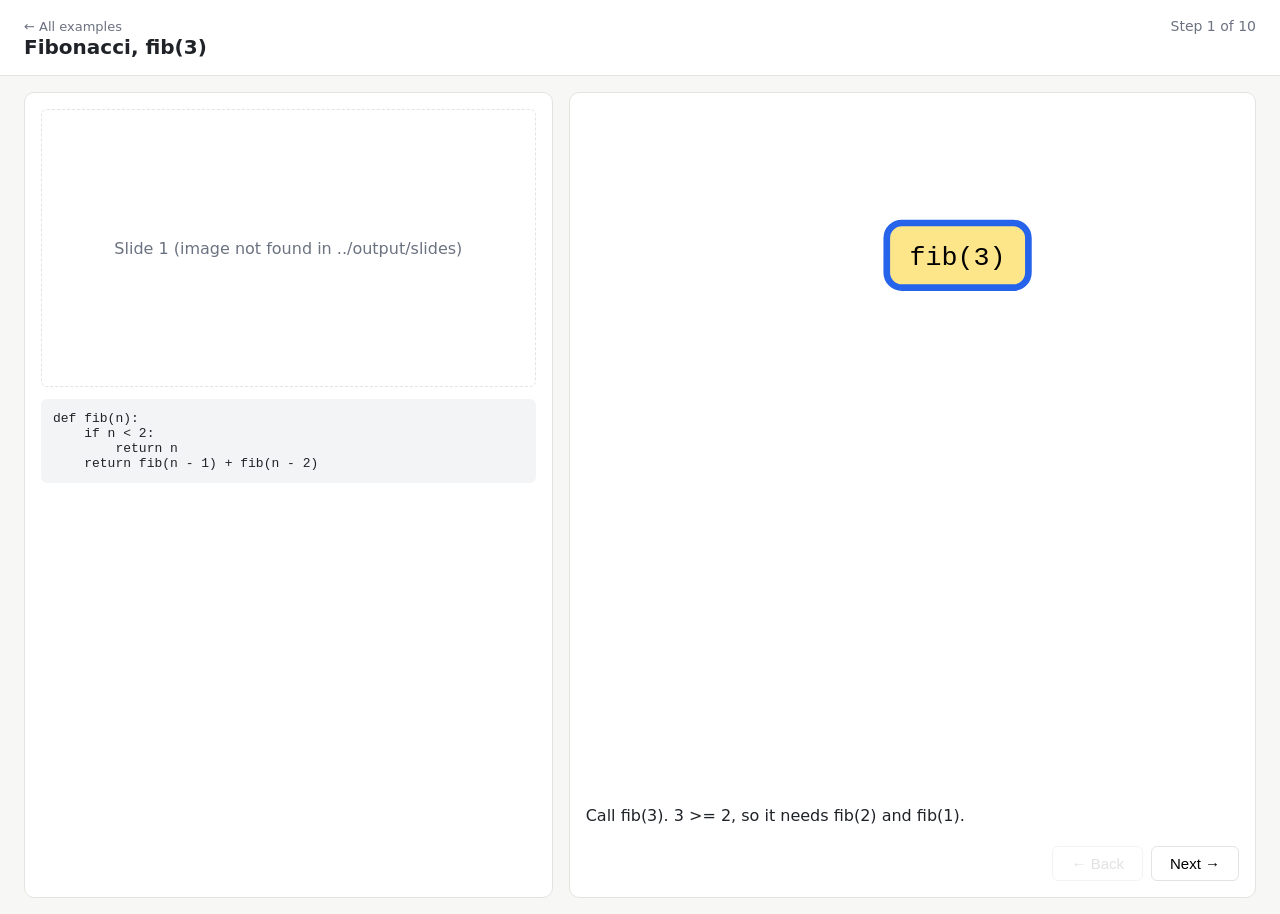
==== renderer/index.html @ 98209be9 "Able to connect to gemini and able to load diagrams" ====
<!DOCTYPE html>
<html lang="en">
<head>
  <meta charset="utf-8">
  <title>Lecture Visualizer</title>
  <link rel="stylesheet" href="style.css">
</head>
<body>
  <header>
    <div>
      <a id="back-link" href="upload.html">&larr; All examples</a>
      <h1 id="title">Loading…</h1>
    </div>
    <span id="progress"></span>
  </header>

  <main>
    <!-- Left: the original slide -->
    <section id="slide-panel">
      <img id="slide-img" alt="Lecture slide">
      <div id="slide-placeholder" hidden></div>
      <pre id="code"></pre>
    </section>

    <!-- Right: the live visualization -->
    <section id="viz-panel">
      <svg id="viz"></svg>
      <p id="explanation"></p>
      <div id="quiz" hidden></div>
      <div id="controls">
        <button id="back">&larr; Back</button>
        <button id="next">Next &rarr;</button>
      </div>
    </section>
  </main>

  <script src="tree.js"></script>
  <script src="viewer.js"></script>
</body>
</html>
---- renderer/style.css ----
:root {
  --bg: #f7f7f5;
  --panel: #ffffff;
  --text: #1f2328;
  --muted: #6b7280;
  --border: #e3e3e0;
  --waiting: #fde68a;   /* call started, waiting on children */
  --returned: #bbf7d0;  /* call finished */
  --current: #2563eb;   /* the call happening right now */
  --edge: #9ca3af;
}

* { box-sizing: border-box; }
[hidden] { display: none !important; }

body {
  margin: 0;
  font-family: system-ui, -apple-system, sans-serif;
  background: var(--bg);
  color: var(--text);
}

header {
  display: flex;
  align-items: baseline;
  justify-content: space-between;
  padding: 16px 24px;
  border-bottom: 1px solid var(--border);
  background: var(--panel);
}
header h1 { margin: 0; font-size: 20px; }
#progress { color: var(--muted); font-size: 14px; }
#back-link { font-size: 13px; color: var(--muted); text-decoration: none; }
#back-link:hover { color: var(--current); }

main {
  display: grid;
  grid-template-columns: 1fr 1.3fr;
  gap: 16px;
  padding: 16px 24px;
  height: calc(100vh - 62px);
}

section {
  background: var(--panel);
  border: 1px solid var(--border);
  border-radius: 10px;
  padding: 16px;
  overflow: auto;
}

/* Left panel */
#slide-img { width: 100%; border: 1px solid var(--border); border-radius: 6px; }
#slide-placeholder {
  display: grid; place-items: center;
  aspect-ratio: 16 / 9;
  border: 1px dashed var(--border); border-radius: 6px;
  color: var(--muted);
}
#code {
  margin-top: 12px; padding: 12px;
  background: #f3f4f6; border-radius: 6px;
  font-size: 13px; white-space: pre-wrap;
}

/* Right panel */
#viz-panel { display: flex; flex-direction: column; }
#viz { width: 100%; flex: 1; min-height: 300px; }
#explanation { font-size: 16px; min-height: 1.5em; }

/* Tree */
.edge { stroke: var(--edge); stroke-width: 2; }
.node rect { stroke: #d1d5db; stroke-width: 1.5; }
.node.waiting rect { fill: var(--waiting); }
.node.returned rect { fill: var(--returned); }
.node.current rect { stroke: var(--current); stroke-width: 3.5; }
.node .label {
  font-family: ui-monospace, Menlo, monospace;
  font-size: 14px;
  text-anchor: middle;
}
.node .returned {
  font-family: ui-monospace, Menlo, monospace;
  font-size: 14px; font-weight: 600;
  fill: #15803d;
  text-anchor: middle;
}

/* Quiz */
#quiz {
  border: 1px solid var(--current);
  border-radius: 8px;
  padding: 12px;
  margin-bottom: 12px;
  background: #eff6ff;
}
.quiz-question { margin: 0 0 8px; font-weight: 600; }
.choice, .reveal {
  margin-right: 8px; padding: 6px 14px;
  border: 1px solid var(--border); border-radius: 6px;
  background: white; cursor: pointer; font-size: 15px;
}
.choice.correct { background: var(--returned); border-color: #16a34a; }
.choice.wrong { background: #fecaca; border-color: #dc2626; }
.reveal { color: var(--muted); }
.quiz-feedback { margin: 8px 0 0; color: var(--muted); }

/* Controls */
#controls { display: flex; gap: 8px; justify-content: flex-end; }
#controls button {
  padding: 8px 18px; font-size: 15px;
  border: 1px solid var(--border); border-radius: 6px;
  background: white; cursor: pointer;
}
#controls button:disabled { opacity: 0.4; cursor: default; }
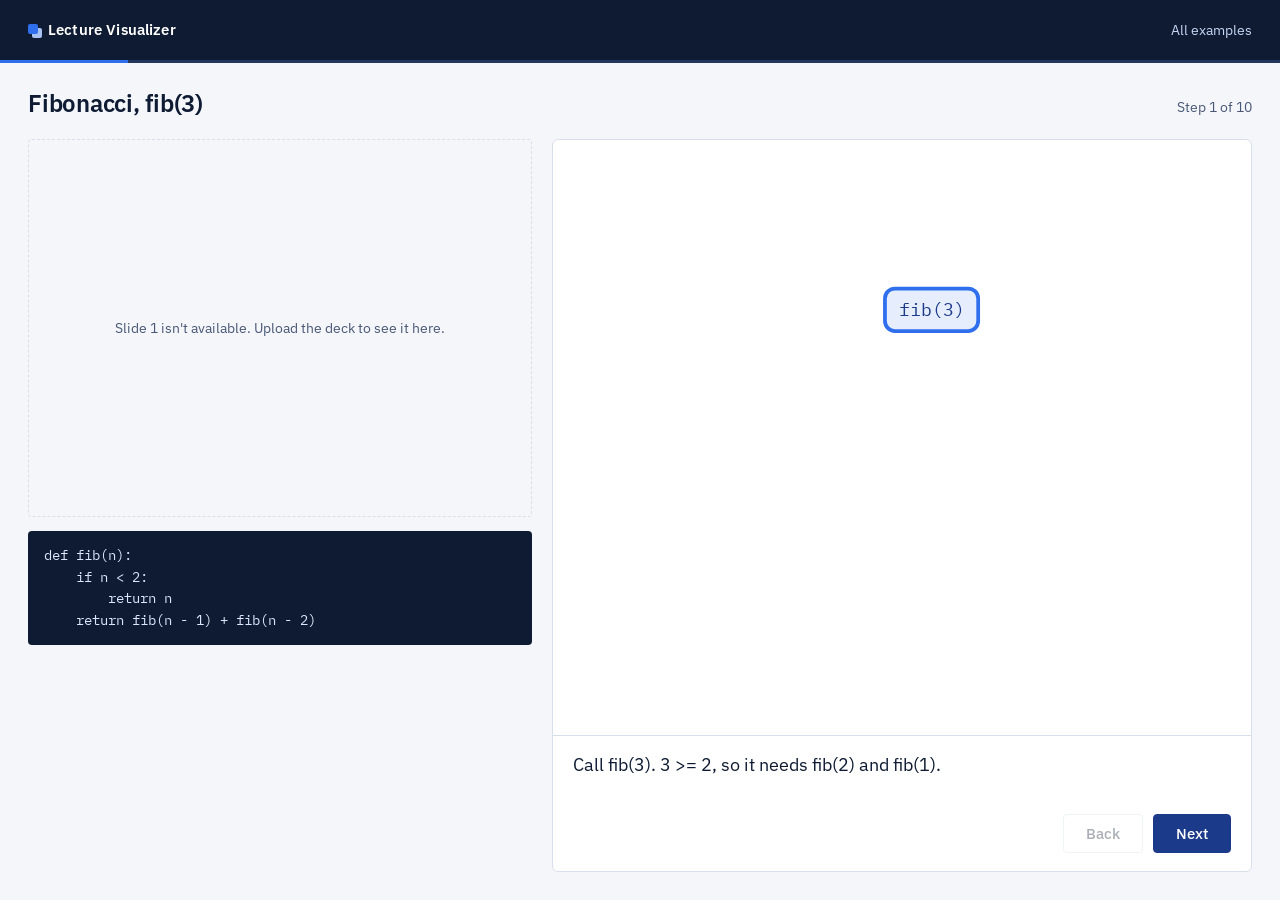
==== commit 03d560a0: "Remodel website layout" ====
--- a/renderer/index.html
+++ b/renderer/index.html
@@ -2,17 +2,24 @@
 <html lang="en">
 <head>
   <meta charset="utf-8">
+  <meta name="viewport" content="width=device-width, initial-scale=1">
   <title>Lecture Visualizer</title>
+  <link rel="preconnect" href="https://fonts.googleapis.com">
+  <link rel="preconnect" href="https://fonts.gstatic.com" crossorigin>
+  <link href="https://fonts.googleapis.com/css2?family=IBM+Plex+Mono:wght@400;600&family=IBM+Plex+Sans:wght@400;500;600&display=swap" rel="stylesheet">
   <link rel="stylesheet" href="style.css">
 </head>
 <body>
   <header>
-    <div>
-      <a id="back-link" href="upload.html">&larr; All examples</a>
-      <h1 id="title">Loading…</h1>
-    </div>
+    <a class="brand" href="upload.html"><span class="brand-mark"></span>Lecture Visualizer</a>
+    <a id="back-link" href="upload.html">All examples</a>
+  </header>
+  <div id="progress-bar"><span></span></div>
+
+  <div class="viewer-head">
+    <h1 id="title">Loading…</h1>
     <span id="progress"></span>
-  </header>
+  </div>
 
   <main>
     <!-- Left: the original slide -->
@@ -28,8 +35,8 @@
       <p id="explanation"></p>
       <div id="quiz" hidden></div>
       <div id="controls">
-        <button id="back">&larr; Back</button>
-        <button id="next">Next &rarr;</button>
+        <button id="back">Back</button>
+        <button id="next">Next</button>
       </div>
     </section>
   </main>
--- a/renderer/style.css
+++ b/renderer/style.css
@@ -1,13 +1,22 @@
+/* Lecture Visualizer: shared styles + viewer page.
+   Palette: ink navy, deep blue, signal blue on cool paper.
+   Tree nodes: waiting calls are pale outlines; returned calls fill solid
+   deep blue, so the tree visibly fills in from the leaves up. */
+
 :root {
-  --bg: #f7f7f5;
-  --panel: #ffffff;
-  --text: #1f2328;
-  --muted: #6b7280;
-  --border: #e3e3e0;
-  --waiting: #fde68a;   /* call started, waiting on children */
-  --returned: #bbf7d0;  /* call finished */
-  --current: #2563eb;   /* the call happening right now */
-  --edge: #9ca3af;
+  --ink: #0e1b33;        /* text, top bar */
+  --ink-soft: #4a5876;   /* secondary text */
+  --deep: #1b3a8a;       /* primary: returned calls, main buttons */
+  --signal: #2f6fed;     /* the thing happening right now */
+  --paper: #f4f6fa;      /* page background */
+  --surface: #ffffff;    /* panels */
+  --line: #d9dfea;       /* hairlines */
+  --pale: #e6eefd;       /* waiting calls, quiz panel */
+  --pale-line: #a9c1f3;
+  --wrong: #b4442f;
+
+  --sans: "IBM Plex Sans", system-ui, -apple-system, sans-serif;
+  --mono: "IBM Plex Mono", ui-monospace, Menlo, monospace;
 }
 
 * { box-sizing: border-box; }
@@ -15,101 +24,261 @@
 
 body {
   margin: 0;
-  font-family: system-ui, -apple-system, sans-serif;
-  background: var(--bg);
-  color: var(--text);
-}
+  font-family: var(--sans);
+  font-size: 16px;
+  line-height: 1.5;
+  background: var(--paper);
+  color: var(--ink);
+  -webkit-font-smoothing: antialiased;
+}
+
+button { font-family: inherit; }
+
+:focus-visible {
+  outline: 2px solid var(--signal);
+  outline-offset: 2px;
+}
+
+/* ---------- Top bar ---------- */
 
 header {
+  display: flex;
+  align-items: center;
+  justify-content: space-between;
+  gap: 16px;
+  padding: 0 28px;
+  height: 60px;
+  background: var(--ink);
+  color: #fff;
+}
+.brand {
+  font-weight: 600;
+  font-size: 15px;
+  letter-spacing: 0.01em;
+  color: #fff;
+  text-decoration: none;
+}
+.brand-mark {
+  display: inline-block;
+  width: 10px; height: 10px;
+  margin-right: 10px;
+  border-radius: 2px;
+  background: var(--signal);
+  box-shadow: 4px 4px 0 var(--pale-line);
+  vertical-align: 1px;
+}
+#back-link {
+  color: #c9d6f2;
+  font-size: 14px;
+  text-decoration: none;
+}
+#back-link:hover { color: #fff; }
+
+/* Thin step-progress bar under the header (viewer only) */
+#progress-bar {
+  height: 3px;
+  background: #24365c;
+}
+#progress-bar span {
+  display: block;
+  height: 100%;
+  width: 0;
+  background: var(--signal);
+  transition: width 160ms ease-out;
+}
+
+/* ---------- Viewer layout ---------- */
+
+.viewer-head {
   display: flex;
   align-items: baseline;
   justify-content: space-between;
-  padding: 16px 24px;
-  border-bottom: 1px solid var(--border);
-  background: var(--panel);
-}
-header h1 { margin: 0; font-size: 20px; }
-#progress { color: var(--muted); font-size: 14px; }
-#back-link { font-size: 13px; color: var(--muted); text-decoration: none; }
-#back-link:hover { color: var(--current); }
+  gap: 16px;
+  padding: 22px 28px 0;
+}
+#title {
+  margin: 0;
+  font-size: 24px;
+  font-weight: 600;
+  letter-spacing: -0.01em;
+}
+#progress {
+  color: var(--ink-soft);
+  font-size: 14px;
+  font-variant-numeric: tabular-nums;
+  white-space: nowrap;
+}
 
 main {
   display: grid;
-  grid-template-columns: 1fr 1.3fr;
-  gap: 16px;
-  padding: 16px 24px;
-  height: calc(100vh - 62px);
-}
-
-section {
-  background: var(--panel);
-  border: 1px solid var(--border);
-  border-radius: 10px;
+  grid-template-columns: minmax(0, 0.9fr) minmax(0, 1.25fr);
+  gap: 20px;
+  padding: 18px 28px 28px;
+  min-height: calc(100vh - 63px - 58px);
+}
+
+/* Left: the original slide */
+#slide-panel {
+  display: flex;
+  flex-direction: column;
+  gap: 14px;
+  min-width: 0;
+}
+#slide-img {
+  width: 100%;
+  border: 1px solid var(--line);
+  border-radius: 4px;
+  background: #fff;
+}
+#slide-placeholder {
+  display: grid;
+  place-items: center;
+  aspect-ratio: 4 / 3;
   padding: 16px;
-  overflow: auto;
-}
-
-/* Left panel */
-#slide-img { width: 100%; border: 1px solid var(--border); border-radius: 6px; }
-#slide-placeholder {
-  display: grid; place-items: center;
-  aspect-ratio: 16 / 9;
-  border: 1px dashed var(--border); border-radius: 6px;
-  color: var(--muted);
+  border: 1px dashed var(--line);
+  border-radius: 4px;
+  color: var(--ink-soft);
+  font-size: 14px;
+  text-align: center;
 }
 #code {
-  margin-top: 12px; padding: 12px;
-  background: #f3f4f6; border-radius: 6px;
-  font-size: 13px; white-space: pre-wrap;
-}
-
-/* Right panel */
-#viz-panel { display: flex; flex-direction: column; }
-#viz { width: 100%; flex: 1; min-height: 300px; }
-#explanation { font-size: 16px; min-height: 1.5em; }
-
-/* Tree */
-.edge { stroke: var(--edge); stroke-width: 2; }
-.node rect { stroke: #d1d5db; stroke-width: 1.5; }
-.node.waiting rect { fill: var(--waiting); }
-.node.returned rect { fill: var(--returned); }
-.node.current rect { stroke: var(--current); stroke-width: 3.5; }
+  margin: 0;
+  padding: 14px 16px;
+  background: var(--ink);
+  color: #dbe5fb;
+  border-radius: 4px;
+  font-family: var(--mono);
+  font-size: 13.5px;
+  line-height: 1.6;
+  white-space: pre-wrap;
+  overflow-x: auto;
+}
+
+/* Right: the visualization */
+#viz-panel {
+  display: flex;
+  flex-direction: column;
+  min-width: 0;
+  background: var(--surface);
+  border: 1px solid var(--line);
+  border-radius: 6px;
+}
+#viz {
+  display: block;
+  width: 100%;
+  margin: 0 auto;
+  flex: 1 1 0;          /* take the leftover height, not the SVG's own size */
+  min-height: 280px;
+  padding: 8px;
+}
+
+/* The narration line: what just happened */
+#explanation {
+  margin: 0;
+  padding: 16px 20px;
+  border-top: 1px solid var(--line);
+  font-size: 18px;
+  line-height: 1.45;
+  min-height: 3.6em;
+}
+
+/* ---------- Tree ---------- */
+
+.edge { stroke: #b8c4da; stroke-width: 1.5; }
+
+.node rect { stroke-width: 1.5; }
 .node .label {
-  font-family: ui-monospace, Menlo, monospace;
+  font-family: var(--mono);
   font-size: 14px;
   text-anchor: middle;
 }
 .node .returned {
-  font-family: ui-monospace, Menlo, monospace;
-  font-size: 14px; font-weight: 600;
-  fill: #15803d;
+  font-family: var(--mono);
+  font-size: 13px;
+  font-weight: 600;
   text-anchor: middle;
 }
 
-/* Quiz */
+/* waiting on its children: pale, outlined */
+.node.waiting rect { fill: var(--pale); stroke: var(--pale-line); }
+.node.waiting .label { fill: var(--deep); }
+
+/* finished: solid deep blue */
+.node.returned rect { fill: var(--deep); stroke: var(--deep); }
+.node.returned .label { fill: #fff; }
+.node.returned .returned { fill: var(--deep); }
+
+/* the call happening right now */
+.node.current rect { stroke: var(--signal); stroke-width: 3; }
+.node.current.returned rect { fill: var(--signal); }
+.node.current .returned { fill: var(--signal); }
+
+/* ---------- Quiz ---------- */
+
 #quiz {
-  border: 1px solid var(--current);
-  border-radius: 8px;
-  padding: 12px;
-  margin-bottom: 12px;
-  background: #eff6ff;
-}
-.quiz-question { margin: 0 0 8px; font-weight: 600; }
+  margin: 0 20px 4px;
+  padding: 14px 16px;
+  background: var(--pale);
+  border-radius: 6px;
+}
+.quiz-question {
+  margin: 0 0 10px;
+  font-weight: 600;
+}
 .choice, .reveal {
-  margin-right: 8px; padding: 6px 14px;
-  border: 1px solid var(--border); border-radius: 6px;
-  background: white; cursor: pointer; font-size: 15px;
-}
-.choice.correct { background: var(--returned); border-color: #16a34a; }
-.choice.wrong { background: #fecaca; border-color: #dc2626; }
-.reveal { color: var(--muted); }
-.quiz-feedback { margin: 8px 0 0; color: var(--muted); }
-
-/* Controls */
-#controls { display: flex; gap: 8px; justify-content: flex-end; }
+  margin: 0 8px 6px 0;
+  padding: 7px 16px;
+  border: 1px solid var(--pale-line);
+  border-radius: 4px;
+  background: #fff;
+  color: var(--ink);
+  font-size: 15px;
+  cursor: pointer;
+}
+.choice { font-family: var(--mono); min-width: 48px; }
+.choice:hover:not(:disabled) { border-color: var(--signal); }
+.choice.correct { background: var(--deep); border-color: var(--deep); color: #fff; }
+.choice.wrong { border-color: var(--wrong); color: var(--wrong); text-decoration: line-through; }
+.reveal { border-color: transparent; background: transparent; color: var(--ink-soft); text-decoration: underline; }
+.quiz-feedback { margin: 4px 0 0; color: var(--ink-soft); font-size: 14px; }
+
+/* ---------- Step controls ---------- */
+
+#controls {
+  display: flex;
+  justify-content: flex-end;
+  gap: 10px;
+  padding: 14px 20px 18px;
+}
 #controls button {
-  padding: 8px 18px; font-size: 15px;
-  border: 1px solid var(--border); border-radius: 6px;
-  background: white; cursor: pointer;
-}
-#controls button:disabled { opacity: 0.4; cursor: default; }
+  padding: 9px 22px;
+  border-radius: 4px;
+  font-size: 15px;
+  font-weight: 500;
+  cursor: pointer;
+}
+#back {
+  background: #fff;
+  color: var(--ink);
+  border: 1px solid var(--line);
+}
+#next {
+  background: var(--deep);
+  color: #fff;
+  border: 1px solid var(--deep);
+}
+#next:hover:not(:disabled) { background: var(--signal); border-color: var(--signal); }
+#back:hover:not(:disabled) { border-color: var(--ink-soft); }
+#controls button:disabled { opacity: 0.35; cursor: default; }
+
+/* ---------- Small screens ---------- */
+
+@media (max-width: 900px) {
+  main { grid-template-columns: 1fr; }
+  header, .viewer-head { padding-left: 18px; padding-right: 18px; }
+  main { padding: 14px 18px 22px; }
+}
+
+@media (prefers-reduced-motion: reduce) {
+  * { transition: none !important; }
+}
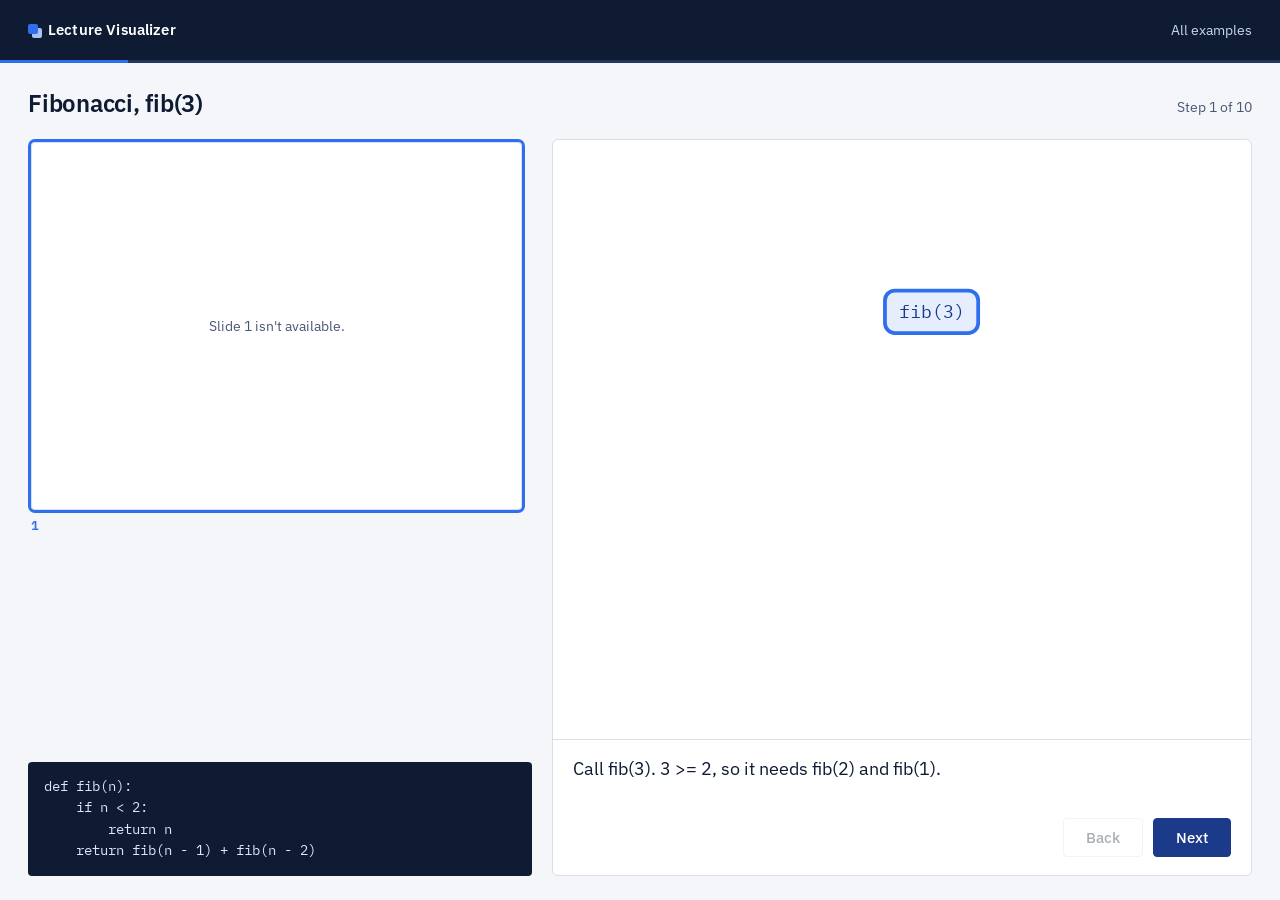
==== commit 4546fb01: "Made slide viewing consistent" ====
--- a/renderer/index.html
+++ b/renderer/index.html
@@ -9,7 +9,7 @@
   <link href="https://fonts.googleapis.com/css2?family=IBM+Plex+Mono:wght@400;600&family=IBM+Plex+Sans:wght@400;500;600&display=swap" rel="stylesheet">
   <link rel="stylesheet" href="style.css">
 </head>
-<body>
+<body class="viewer">
   <header>
     <a class="brand" href="upload.html"><span class="brand-mark"></span>Lecture Visualizer</a>
     <a id="back-link" href="upload.html">All examples</a>
@@ -20,18 +20,22 @@
     <h1 id="title">Loading…</h1>
     <span id="progress"></span>
   </div>
+  <p id="note" hidden></p>
 
   <main>
-    <!-- Left: the original slide -->
+    <!-- Left: the whole deck, scrollable -->
     <section id="slide-panel">
-      <img id="slide-img" alt="Lecture slide">
-      <div id="slide-placeholder" hidden></div>
-      <pre id="code"></pre>
+      <div id="slides" aria-label="Lecture slides"></div>
+      <pre id="code" hidden></pre>
     </section>
 
     <!-- Right: the live visualization -->
     <section id="viz-panel">
-      <svg id="viz"></svg>
+      <div id="example-picker">
+        <label for="example-select">Example</label>
+        <select id="example-select"></select>
+      </div>
+      <div id="viz-wrap"><svg id="viz"></svg></div>
       <p id="explanation"></p>
       <div id="quiz" hidden></div>
       <div id="controls">
--- a/renderer/style.css
+++ b/renderer/style.css
@@ -109,39 +109,95 @@
   white-space: nowrap;
 }
 
+#note {
+  margin: 10px 28px 0;
+  padding: 8px 12px;
+  background: var(--pale);
+  border-radius: 4px;
+  color: var(--deep);
+  font-size: 14px;
+}
+
+/* The viewer fills the window; each side scrolls on its own. */
+body.viewer {
+  height: 100vh;
+  display: flex;
+  flex-direction: column;
+  overflow: hidden;
+}
+
 main {
+  flex: 1;
+  min-height: 0;
   display: grid;
   grid-template-columns: minmax(0, 0.9fr) minmax(0, 1.25fr);
   gap: 20px;
-  padding: 18px 28px 28px;
-  min-height: calc(100vh - 63px - 58px);
-}
-
-/* Left: the original slide */
+  padding: 18px 28px 24px;
+}
+
+/* Left: the whole deck */
 #slide-panel {
   display: flex;
   flex-direction: column;
-  gap: 14px;
+  gap: 12px;
   min-width: 0;
-}
-#slide-img {
+  min-height: 0;
+}
+#slides {
+  flex: 1;
+  min-height: 0;
+  overflow-y: auto;
+  padding: 3px 10px 3px 3px;   /* room for the active outline */
+  scroll-padding-top: 3px;
+}
+.slide { margin: 0 0 18px; }
+.slide img, .slide-missing {
+  display: block;
   width: 100%;
   border: 1px solid var(--line);
   border-radius: 4px;
   background: #fff;
 }
-#slide-placeholder {
+.slide-missing {
   display: grid;
   place-items: center;
   aspect-ratio: 4 / 3;
-  padding: 16px;
-  border: 1px dashed var(--line);
-  border-radius: 4px;
   color: var(--ink-soft);
   font-size: 14px;
-  text-align: center;
-}
+}
+.slide.active img, .slide.active .slide-missing {
+  outline: 3px solid var(--signal);
+  outline-offset: 0;
+}
+.slide figcaption {
+  display: flex;
+  flex-wrap: wrap;
+  align-items: center;
+  gap: 8px;
+  margin-top: 6px;
+}
+.slide-num {
+  min-width: 2ch;
+  color: var(--ink-soft);
+  font-size: 13px;
+  font-variant-numeric: tabular-nums;
+}
+.slide.active .slide-num { color: var(--signal); font-weight: 600; }
+.slide-example {
+  padding: 3px 10px;
+  border: 1px solid var(--pale-line);
+  border-radius: 4px;
+  background: var(--surface);
+  color: var(--deep);
+  font-size: 13px;
+  cursor: pointer;
+}
+.slide-example:hover { border-color: var(--signal); }
+.slide-example.current { background: var(--deep); border-color: var(--deep); color: #fff; }
+
 #code {
+  flex: none;
+  max-height: 30%;
   margin: 0;
   padding: 14px 16px;
   background: var(--ink);
@@ -151,7 +207,7 @@
   font-size: 13.5px;
   line-height: 1.6;
   white-space: pre-wrap;
-  overflow-x: auto;
+  overflow: auto;
 }
 
 /* Right: the visualization */
@@ -159,16 +215,43 @@
   display: flex;
   flex-direction: column;
   min-width: 0;
+  min-height: 0;
   background: var(--surface);
   border: 1px solid var(--line);
   border-radius: 6px;
 }
+/* Example picker at the top of the right panel */
+#example-picker {
+  display: flex;
+  align-items: center;
+  gap: 12px;
+  padding: 12px 20px;
+  border-bottom: 1px solid var(--line);
+}
+#example-picker label { color: var(--ink-soft); font-size: 14px; }
+#example-select {
+  flex: 1;
+  min-width: 0;
+  padding: 7px 10px;
+  border: 1px solid var(--line);
+  border-radius: 4px;
+  background: #fff;
+  color: var(--ink);
+  font: inherit;
+  font-size: 15px;
+}
+
+/* The tree area scrolls when a big tree would otherwise shrink to unreadable. */
+#viz-wrap {
+  flex: 1 1 0;          /* take the leftover height, not the SVG's own size */
+  min-height: 200px;
+  overflow: auto;
+}
 #viz {
   display: block;
   width: 100%;
+  height: 100%;
   margin: 0 auto;
-  flex: 1 1 0;          /* take the leftover height, not the SVG's own size */
-  min-height: 280px;
   padding: 8px;
 }
 
@@ -181,6 +264,7 @@
   line-height: 1.45;
   min-height: 3.6em;
 }
+#explanation.error { color: var(--wrong); }
 
 /* ---------- Tree ---------- */
 
@@ -202,6 +286,10 @@
 /* waiting on its children: pale, outlined */
 .node.waiting rect { fill: var(--pale); stroke: var(--pale-line); }
 .node.waiting .label { fill: var(--deep); }
+
+/* running right now (tracer status "active"): white, blue outline */
+.node.active rect { fill: #fff; stroke: var(--signal); }
+.node.active .label { fill: var(--deep); }
 
 /* finished: solid deep blue */
 .node.returned rect { fill: var(--deep); stroke: var(--deep); }
@@ -274,7 +362,10 @@
 /* ---------- Small screens ---------- */
 
 @media (max-width: 900px) {
+  body.viewer { height: auto; overflow: visible; }
   main { grid-template-columns: 1fr; }
+  #slides { max-height: 50vh; }
+  #viz-wrap { min-height: 320px; }
   header, .viewer-head { padding-left: 18px; padding-right: 18px; }
   main { padding: 14px 18px 22px; }
 }
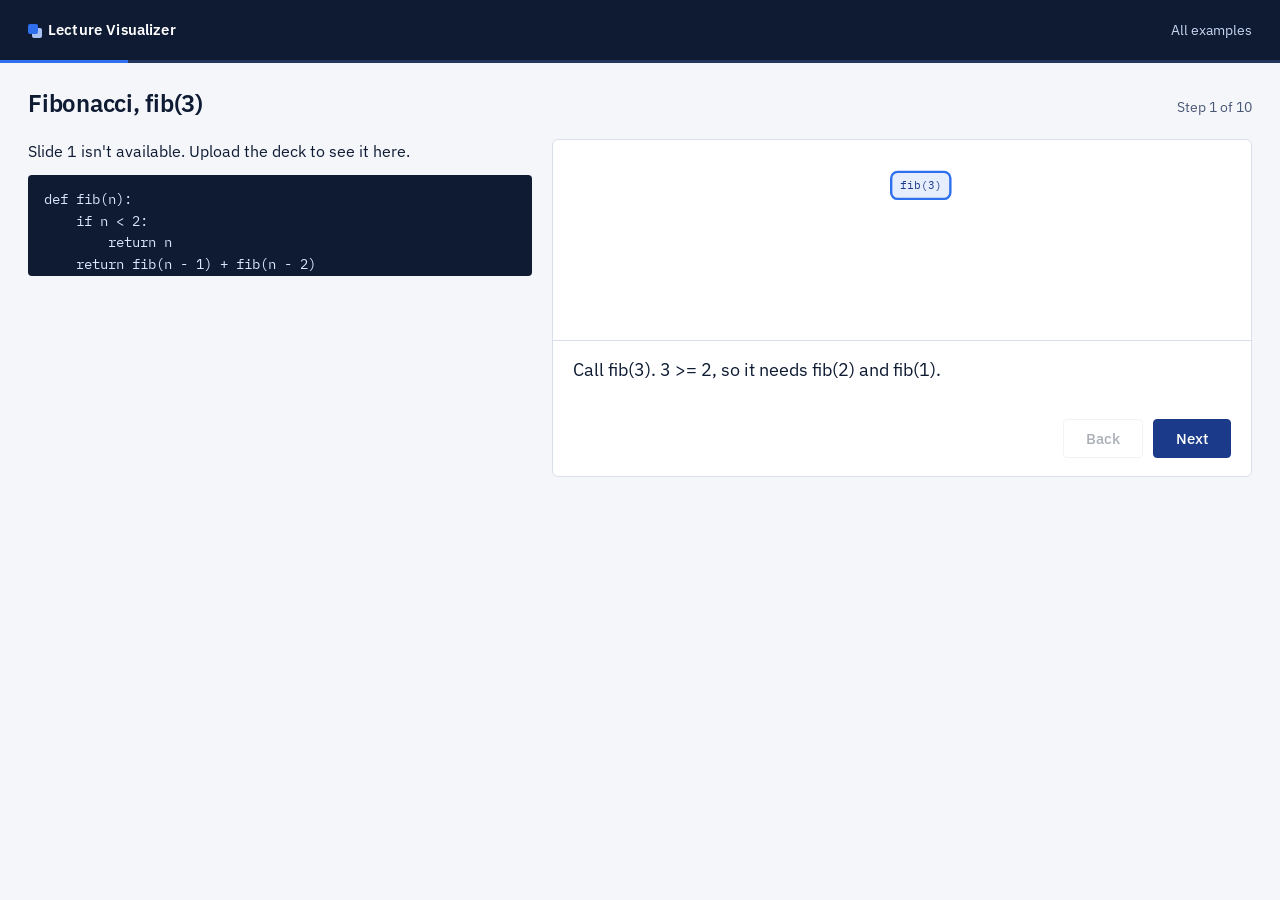
==== commit a185645a: "added array.js, included array visualization, so should have tree and array interactive visualizatio" ====
--- a/renderer/index.html
+++ b/renderer/index.html
@@ -9,7 +9,7 @@
   <link href="https://fonts.googleapis.com/css2?family=IBM+Plex+Mono:wght@400;600&family=IBM+Plex+Sans:wght@400;500;600&display=swap" rel="stylesheet">
   <link rel="stylesheet" href="style.css">
 </head>
-<body class="viewer">
+<body>
   <header>
     <a class="brand" href="upload.html"><span class="brand-mark"></span>Lecture Visualizer</a>
     <a id="back-link" href="upload.html">All examples</a>
@@ -23,18 +23,15 @@
   <p id="note" hidden></p>
 
   <main>
-    <!-- Left: the whole deck, scrollable -->
+    <!-- Left: the original slide -->
     <section id="slide-panel">
-      <div id="slides" aria-label="Lecture slides"></div>
-      <pre id="code" hidden></pre>
+      <img id="slide-img" alt="Lecture slide">
+      <div id="slide-placeholder" hidden></div>
+      <pre id="code"></pre>
     </section>
 
     <!-- Right: the live visualization -->
     <section id="viz-panel">
-      <div id="example-picker">
-        <label for="example-select">Example</label>
-        <select id="example-select"></select>
-      </div>
       <div id="viz-wrap"><svg id="viz"></svg></div>
       <p id="explanation"></p>
       <div id="quiz" hidden></div>
@@ -46,6 +43,7 @@
   </main>
 
   <script src="tree.js"></script>
+  <script src="array.js"></script>
   <script src="viewer.js"></script>
 </body>
 </html>
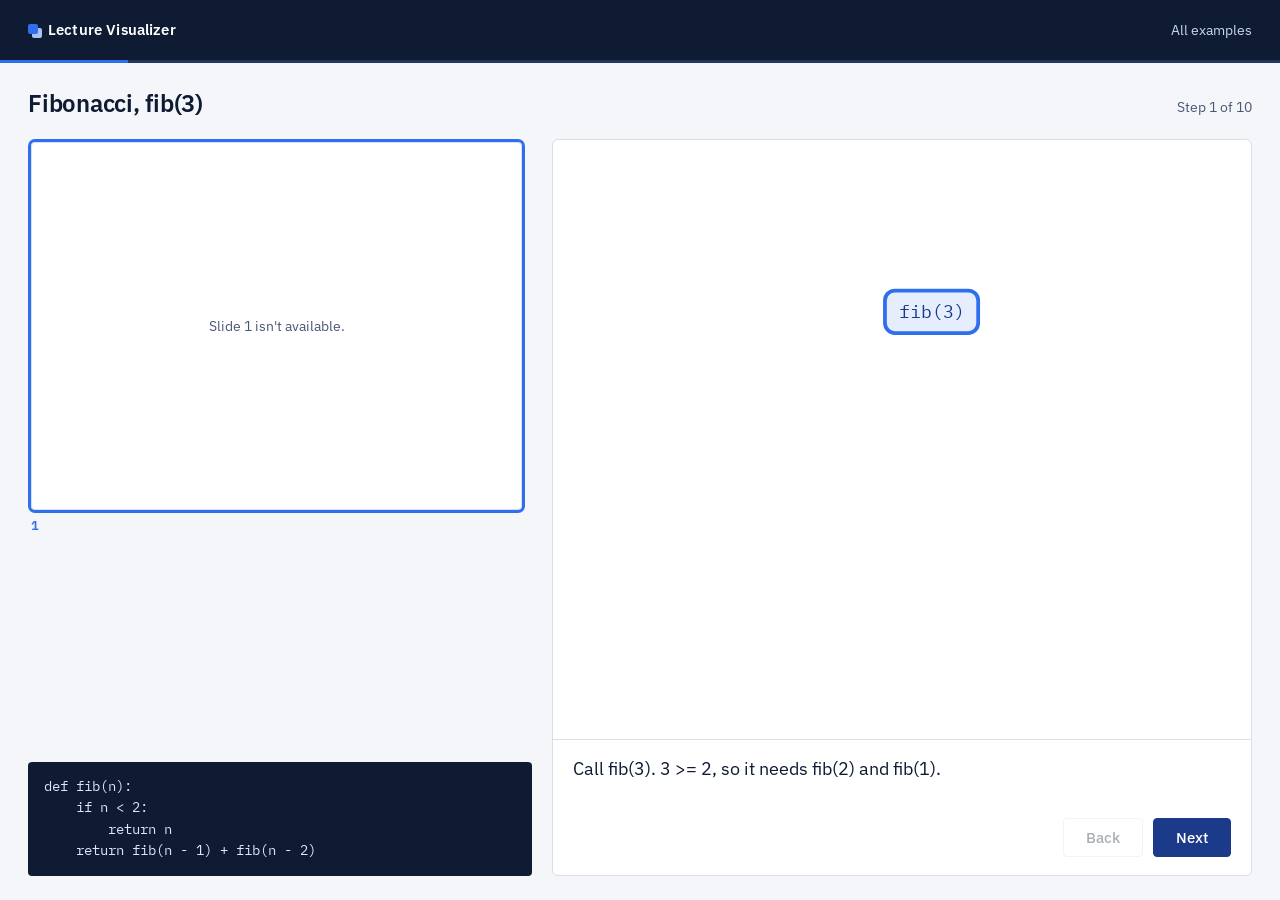
==== commit 164025fe: "Merge branch 'main' of github.com:ktruon23/CS-visualize-learning # Conflicts: #	renderer/viewer.js" ====
--- a/renderer/index.html
+++ b/renderer/index.html
@@ -9,7 +9,7 @@
   <link href="https://fonts.googleapis.com/css2?family=IBM+Plex+Mono:wght@400;600&family=IBM+Plex+Sans:wght@400;500;600&display=swap" rel="stylesheet">
   <link rel="stylesheet" href="style.css">
 </head>
-<body>
+<body class="viewer">
   <header>
     <a class="brand" href="upload.html"><span class="brand-mark"></span>Lecture Visualizer</a>
     <a id="back-link" href="upload.html">All examples</a>
@@ -23,15 +23,18 @@
   <p id="note" hidden></p>
 
   <main>
-    <!-- Left: the original slide -->
+    <!-- Left: the whole deck, scrollable -->
     <section id="slide-panel">
-      <img id="slide-img" alt="Lecture slide">
-      <div id="slide-placeholder" hidden></div>
-      <pre id="code"></pre>
+      <div id="slides" aria-label="Lecture slides"></div>
+      <pre id="code" hidden></pre>
     </section>
 
     <!-- Right: the live visualization -->
     <section id="viz-panel">
+      <div id="example-picker">
+        <label for="example-select">Example</label>
+        <select id="example-select"></select>
+      </div>
       <div id="viz-wrap"><svg id="viz"></svg></div>
       <p id="explanation"></p>
       <div id="quiz" hidden></div>
--- a/renderer/style.css
+++ b/renderer/style.css
@@ -373,3 +373,19 @@
 @media (prefers-reduced-motion: reduce) {
   * { transition: none !important; }
 }
+
+/* ---------- Array visualizer ---------- */
+#viz .cell rect          { fill: #fff; stroke: #888; stroke-width: 1.5; }
+#viz .cell text          { font: 16px "IBM Plex Mono", monospace; text-anchor: middle; }
+#viz .cell               { transition: transform 0.35s ease; }
+#viz .cell.changed rect  { fill: #fff3b0; stroke: #e0a800; stroke-width: 2.5; }
+#viz .cell.new           { animation: arr-pop 0.35s ease; }
+@keyframes arr-pop       { from { opacity: 0; } to { opacity: 1; } }
+#viz .ghost rect         { fill: none; stroke: #bbb; stroke-dasharray: 4 3; }
+#viz .index              { font: 12px "IBM Plex Mono", monospace; fill: #888; text-anchor: middle; }
+#viz .range              { fill: #e8f0ff; }
+#viz .pointer line,
+#viz .pointer polygon    { stroke: #3367d6; fill: #3367d6; }
+#viz .pointer text       { font: 600 13px "IBM Plex Mono", monospace; fill: #3367d6; stroke: none; text-anchor: middle; }
+#viz .vars               { font: 14px "IBM Plex Mono", monospace; fill: #444; }
+#viz .vars .changed      { font-weight: bold; fill: #b07a00; }
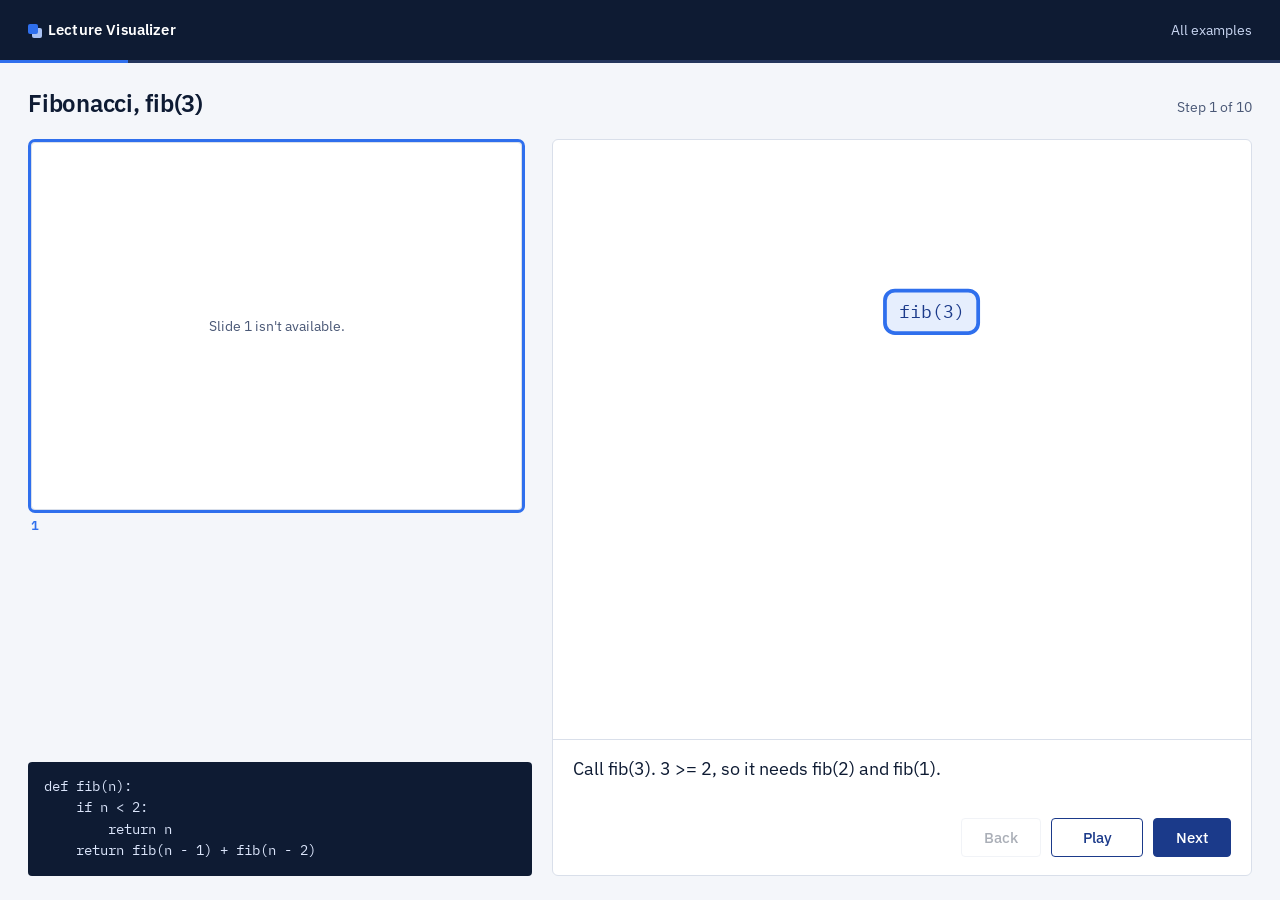
==== commit c1dbe296: "Add play button" ====
--- a/renderer/index.html
+++ b/renderer/index.html
@@ -40,6 +40,7 @@
       <div id="quiz" hidden></div>
       <div id="controls">
         <button id="back">Back</button>
+        <button id="play" aria-pressed="false">Play</button>
         <button id="next">Next</button>
       </div>
     </section>
@@ -47,6 +48,7 @@
 
   <script src="tree.js"></script>
   <script src="array.js"></script>
+  <script src="dict.js"></script>
   <script src="viewer.js"></script>
 </body>
 </html>
--- a/renderer/style.css
+++ b/renderer/style.css
@@ -301,6 +301,38 @@
 .node.current.returned rect { fill: var(--signal); }
 .node.current .returned { fill: var(--signal); }
 
+/* ---------- Dictionary (recursion over key/value pairs) ---------- */
+
+.dict-heading { font-family: var(--sans); font-size: 16px; font-weight: 600; fill: var(--ink); }
+.dict-col { font-family: var(--sans); font-size: 12px; fill: var(--ink-soft); }
+.dict-text { font-family: var(--mono); font-size: 14px; text-anchor: middle; fill: var(--ink); }
+
+.dict-row rect { fill: #fff; stroke: var(--line); stroke-width: 1.5; }
+
+/* checked, key didn't match: fades back */
+.dict-row.miss rect { fill: var(--paper); }
+.dict-row.miss .dict-text { fill: var(--ink-soft); }
+
+/* checked, key matches */
+.dict-row.match rect { fill: var(--pale); stroke: var(--pale-line); }
+
+/* the matching call has returned its value */
+.dict-row.found rect { fill: var(--deep); stroke: var(--deep); }
+.dict-row.found .dict-text { fill: #fff; }
+
+/* the row the current call is looking at */
+.dict-row.current rect { stroke: var(--signal); stroke-width: 3; }
+
+.dict-end rect { fill: none; stroke: var(--line); stroke-dasharray: 5 4; stroke-width: 1.5; }
+.dict-end .dict-text { fill: var(--ink-soft); font-size: 13px; }
+.dict-end.reached rect { stroke: var(--pale-line); }
+.dict-end.current rect { stroke: var(--signal); stroke-width: 2.5; }
+
+.dict-link { stroke: var(--line); stroke-width: 1.5; stroke-dasharray: 4 4; }
+.dict-link.current { stroke: var(--signal); stroke-width: 2; stroke-dasharray: none; }
+
+.node .returned.dict-ret { text-anchor: start; }
+
 /* ---------- Quiz ---------- */
 
 #quiz {
@@ -356,6 +388,14 @@
   border: 1px solid var(--deep);
 }
 #next:hover:not(:disabled) { background: var(--signal); border-color: var(--signal); }
+#play {
+  min-width: 92px;          /* same width for Play / Pause / Replay */
+  background: #fff;
+  color: var(--deep);
+  border: 1px solid var(--deep);
+}
+#play:hover:not(:disabled) { border-color: var(--signal); color: var(--signal); }
+#play.playing { background: var(--pale); border-color: var(--signal); color: var(--signal); }
 #back:hover:not(:disabled) { border-color: var(--ink-soft); }
 #controls button:disabled { opacity: 0.35; cursor: default; }
 
